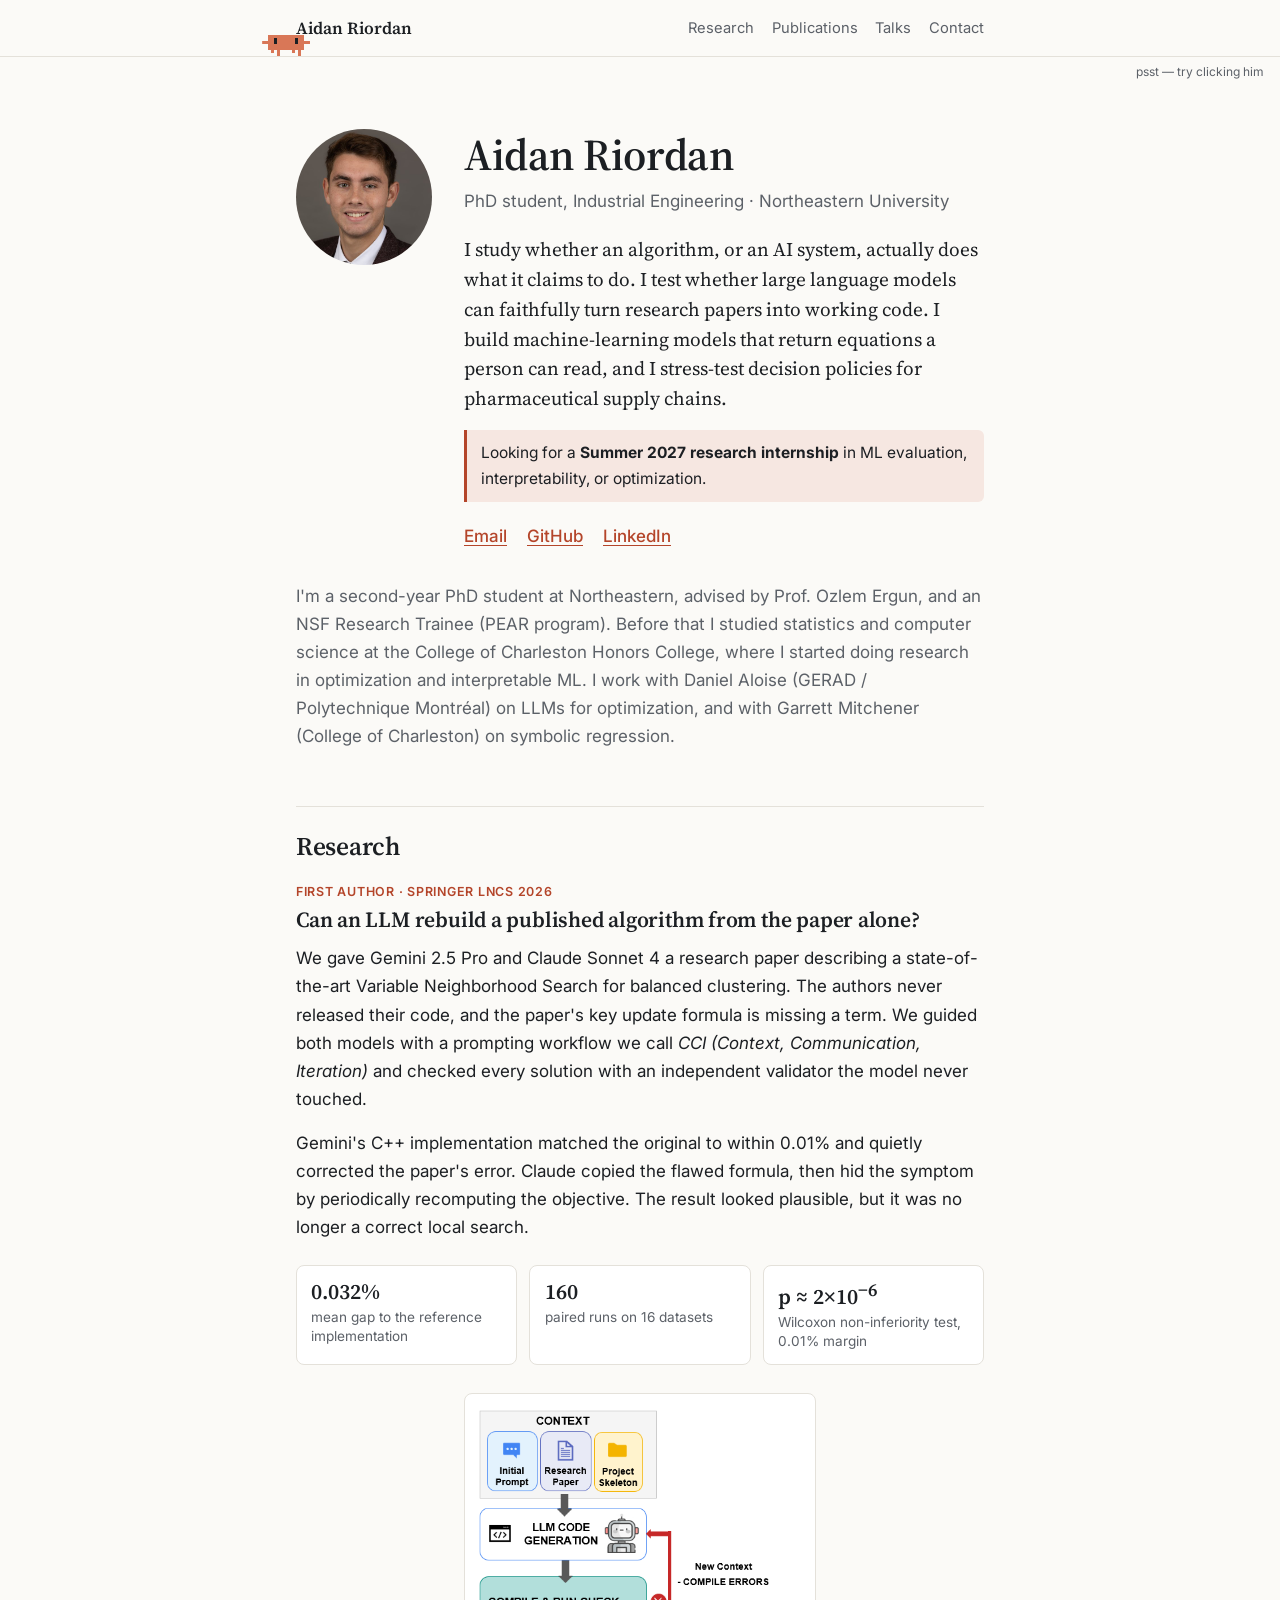
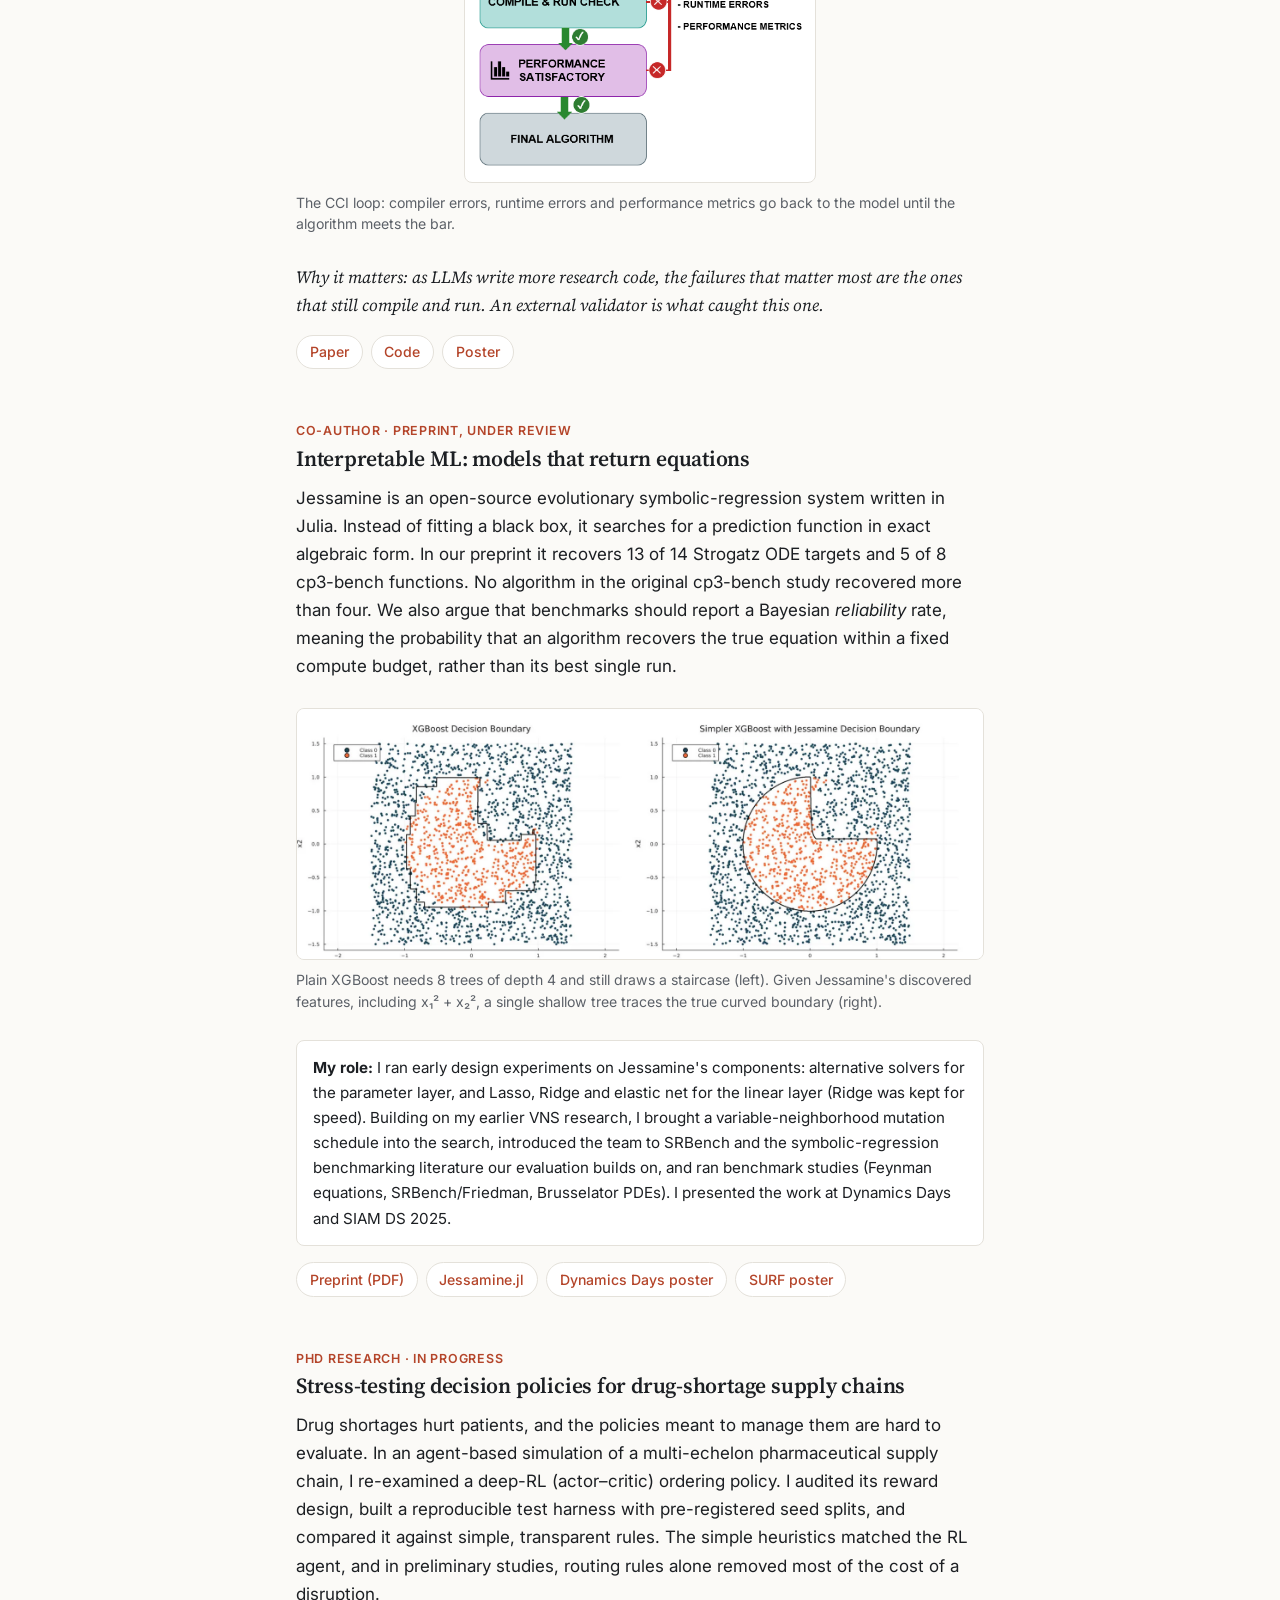
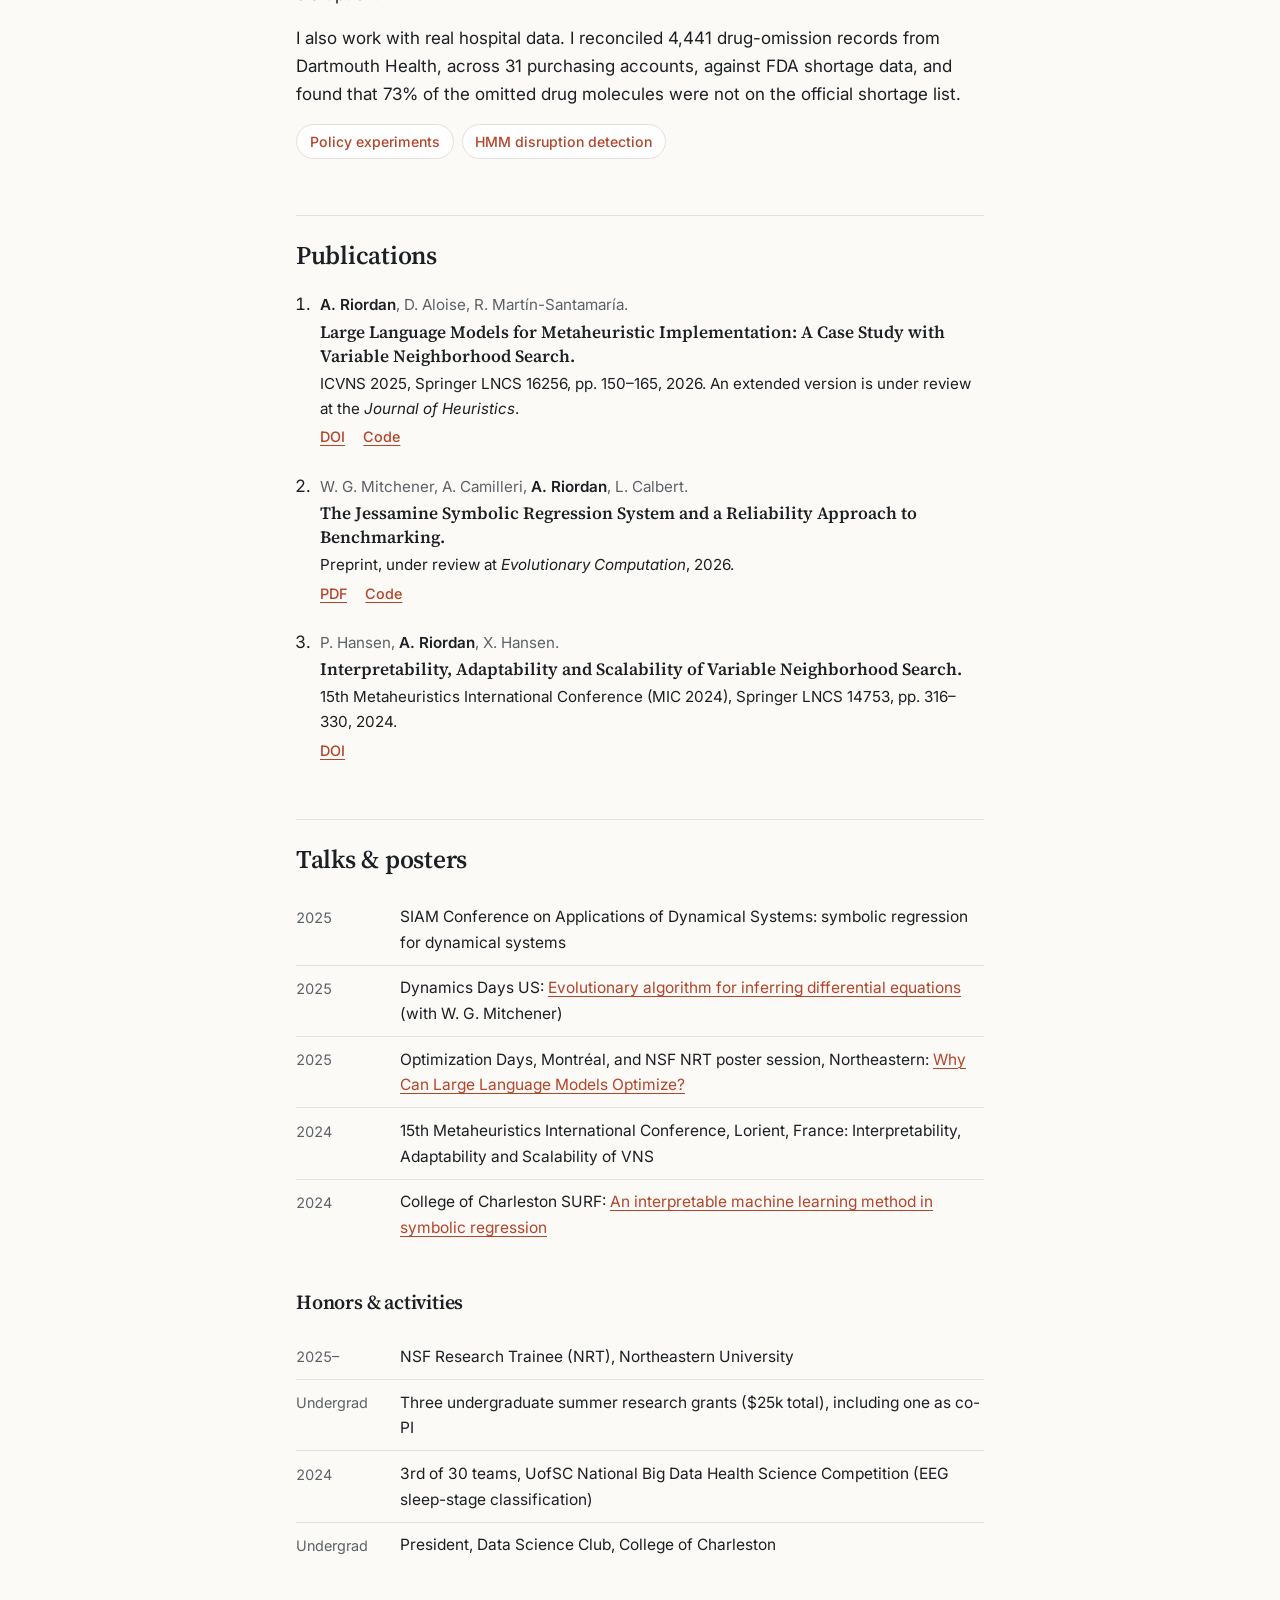
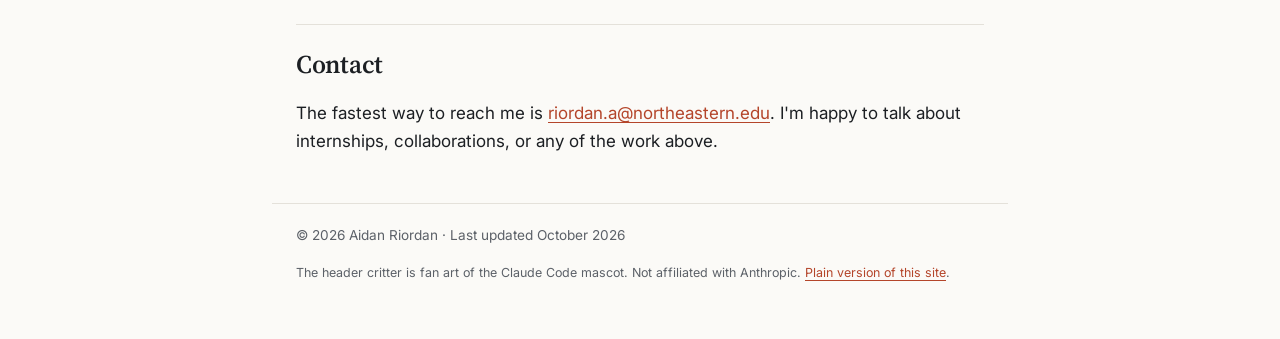
==== lab/index.html @ 933a1afa "Add /lab: header critter that can be probed, hides, and fights back Co-Authored-By: Claude Opus 5.5 " ====
<!doctype html>
<html lang="en">
<head>
  <meta charset="utf-8">
  <meta name="viewport" content="width=device-width, initial-scale=1">
  <title>Aidan Riordan</title>
  <meta name="description" content="Aidan Riordan, PhD student at Northeastern University. LLM evaluation, interpretable machine learning, and optimization.">
  <meta property="og:title" content="Aidan Riordan">
  <meta property="og:description" content="PhD student at Northeastern. Does an algorithm, or an AI system, actually do what it claims to?">
  <meta property="og:type" content="website">
  <meta property="og:url" content="https://riordanaa.github.io/lab/">
  <link rel="icon" href="../assets/img/favicon.svg" type="image/svg+xml">
  <link rel="preconnect" href="https://fonts.googleapis.com">
  <link rel="preconnect" href="https://fonts.gstatic.com" crossorigin>
  <link href="https://fonts.googleapis.com/css2?family=Inter:wght@400;500;600&family=Source+Serif+4:opsz,wght@8..60,400;8..60,600&display=swap" rel="stylesheet">
  <link rel="stylesheet" href="../style.css">
  <link rel="stylesheet" href="lab.css">
</head>
<body>
  <a class="skip" href="#main">Skip to content</a>

  <header class="topbar">
    <nav class="wrap nav" aria-label="Sections">
      <a class="brand" href="#top">Aidan Riordan</a>
      <ul>
        <li><a href="#research">Research</a></li>
        <li><a href="#publications">Publications</a></li>
        <li><a href="#talks">Talks</a></li>
        <li><a href="#contact">Contact</a></li>
      </ul>
    </nav>
    <div class="critter-lane">
      <button id="critter" type="button" aria-label="Probe the model (click to inspect it)"></button>
    </div>
    <span id="critter-hint">psst &mdash; try clicking him</span>
    <div id="critter-pop" role="status" aria-live="polite" hidden></div>
  </header>

  <main id="main">
    <section class="wrap hero" id="top">
      <div class="portrait">
        <img src="../assets/img/aidan.jpg" width="480" height="480" alt="Portrait of Aidan Riordan">
      </div>
      <div class="hero-text">
        <h1>Aidan Riordan</h1>
        <p class="role">PhD student, Industrial Engineering &middot; Northeastern University</p>
        <p class="lead">
          I study whether an algorithm, or an AI system, actually does what it claims to do. I test whether
          large language models can faithfully turn research papers into working code. I build machine-learning
          models that return equations a person can read, and I stress-test decision policies for pharmaceutical
          supply chains.
        </p>
        <p class="seeking">Looking for a <strong>Summer 2027 research internship</strong> in ML evaluation,
          interpretability, or optimization.</p>
        <ul class="links">
          <li><a href="mailto:riordan.a@northeastern.edu">Email</a></li>
          <li><a href="https://github.com/riordanaa">GitHub</a></li>
          <li><a href="https://www.linkedin.com/in/aidan-riordan">LinkedIn</a></li>
        </ul>
      </div>
    </section>

    <section class="wrap about">
      <p>
        I'm a second-year PhD student at Northeastern, advised by Prof. Ozlem Ergun, and an NSF Research
        Trainee (PEAR program). Before that I studied statistics and computer science at the College of Charleston
        Honors College, where I started doing research in optimization and interpretable ML. I work with Daniel Aloise
        (GERAD / Polytechnique Montr&eacute;al) on LLMs for optimization, and with Garrett Mitchener (College of
        Charleston) on symbolic regression.
      </p>
    </section>

    <section class="wrap" id="research">
      <h2>Research</h2>

      <article class="project">
        <p class="kicker">First author &middot; Springer LNCS 2026</p>
        <h3>Can an LLM rebuild a published algorithm from the paper alone?</h3>
        <p>
          We gave Gemini 2.5 Pro and Claude Sonnet 4 a research paper describing a state-of-the-art Variable
          Neighborhood Search for balanced clustering. The authors never released their code, and the paper's
          key update formula is missing a term. We guided both models with a prompting workflow we call
          <em>CCI (Context, Communication, Iteration)</em> and checked every solution with an independent
          validator the model never touched.
        </p>
        <p>
          Gemini's C++ implementation matched the original to within 0.01% and quietly corrected the paper's
          error. Claude copied the flawed formula, then hid the symptom by periodically recomputing the
          objective. The result looked plausible, but it was no longer a correct local search.
        </p>
        <dl class="stats">
          <div><dt>0.032%</dt><dd>mean gap to the reference implementation</dd></div>
          <div><dt>160</dt><dd>paired runs on 16 datasets</dd></div>
          <div><dt>p&nbsp;&asymp;&nbsp;2&times;10<sup>&minus;6</sup></dt><dd>Wilcoxon non-inferiority test, 0.01% margin</dd></div>
        </dl>
        <figure class="fig-narrow">
          <img src="../assets/img/cci-workflow.png" width="500" height="540" loading="lazy"
               alt="Flowchart of the CCI workflow: context (prompt, paper, project skeleton) goes to LLM code generation, then a compile-and-run check and a performance check; failures loop back to the LLM as new context.">
          <figcaption>The CCI loop: compiler errors, runtime errors and performance metrics go back to the model until the algorithm meets the bar.</figcaption>
        </figure>
        <p class="why">
          Why it matters: as LLMs write more research code, the failures that matter most are the ones that
          still compile and run. An external validator is what caught this one.
        </p>
        <ul class="pills">
          <li><a href="https://doi.org/10.1007/978-3-032-19582-1_11">Paper</a></li>
          <li><a href="https://github.com/riordanaa/LIMA-BVNS-Balanced-Sum-Square-Clustering---LLM-Implemented-VNS-LS">Code</a></li>
          <li><a href="../assets/pdf/2025-optimization-days-llm-metaheuristic-poster.pdf">Poster</a></li>
        </ul>
      </article>

      <article class="project">
        <p class="kicker">Co-author &middot; Preprint, under review</p>
        <h3>Interpretable ML: models that return equations</h3>
        <p>
          Jessamine is an open-source evolutionary symbolic-regression system written in Julia. Instead of fitting a black
          box, it searches for a prediction function in exact algebraic form. In our preprint it recovers 13 of 14
          Strogatz ODE targets and 5 of 8 cp3-bench functions. No algorithm in the original cp3-bench study recovered
          more than four. We also argue that benchmarks should report a Bayesian <em>reliability</em> rate, meaning
          the probability that an algorithm recovers the true equation within a fixed compute budget, rather than
          its best single run.
        </p>
        <figure>
          <img src="../assets/img/xgboost-vs-jessamine.webp" width="1600" height="582" loading="lazy"
               alt="Two decision-boundary plots. Left: plain XGBoost draws a jagged, staircase-shaped boundary. Right: XGBoost on Jessamine features follows the true curved boundary, a circle with one quarter cut out.">
          <figcaption>Plain XGBoost needs 8 trees of depth 4 and still draws a staircase (left). Given Jessamine's discovered features, including x&#8321;&sup2;&nbsp;+&nbsp;x&#8322;&sup2;, a single shallow tree traces the true curved boundary (right).</figcaption>
        </figure>
        <p class="role-note">
          <strong>My role:</strong> I ran early design experiments on Jessamine's components: alternative
          solvers for the parameter layer, and Lasso, Ridge and elastic net for the linear layer (Ridge was
          kept for speed). Building on my earlier VNS research, I brought a variable-neighborhood mutation
          schedule into the search, introduced the team to SRBench and the symbolic-regression benchmarking
          literature our evaluation builds on, and ran benchmark studies (Feynman equations,
          SRBench/Friedman, Brusselator PDEs). I presented the work at Dynamics Days and SIAM DS 2025.
        </p>
        <ul class="pills">
          <li><a href="../assets/pdf/jessamine-symbolic-regression-reliability-preprint.pdf">Preprint (PDF)</a></li>
          <li><a href="https://github.com/wgm-applied-math/Jessamine.jl">Jessamine.jl</a></li>
          <li><a href="../assets/pdf/2025-dynamics-days-evolutionary-diffeq-poster.pdf">Dynamics Days poster</a></li>
          <li><a href="../assets/pdf/2024-surf-interpretable-ml-jessamine-poster.pdf">SURF poster</a></li>
        </ul>
      </article>

      <article class="project">
        <p class="kicker">PhD research &middot; In progress</p>
        <h3>Stress-testing decision policies for drug-shortage supply chains</h3>
        <p>
          Drug shortages hurt patients, and the policies meant to manage them are hard to evaluate. In an
          agent-based simulation of a multi-echelon pharmaceutical supply chain, I re-examined a deep-RL
          (actor&ndash;critic) ordering policy. I audited its reward design, built a reproducible test harness
          with pre-registered seed splits, and compared it against simple, transparent rules. The simple
          heuristics matched the RL agent, and in preliminary studies, routing rules alone removed most of the
          cost of a disruption.
        </p>
        <p>
          I also work with real hospital data. I reconciled 4,441 drug-omission records from Dartmouth Health,
          across 31 purchasing accounts, against FDA shortage data, and found that 73% of the omitted drug
          molecules were not on the official shortage list.
        </p>
        <ul class="pills">
          <li><a href="https://github.com/riordanaa/PSC-Policy-Experiments">Policy experiments</a></li>
          <li><a href="https://github.com/riordanaa/supply-chain-hmm">HMM disruption detection</a></li>
        </ul>
      </article>
    </section>

    <section class="wrap" id="publications">
      <h2>Publications</h2>
      <ol class="pubs">
        <li>
          <span class="authors"><b>A. Riordan</b>, D. Aloise, R. Mart&iacute;n-Santamar&iacute;a.</span>
          <span class="title">Large Language Models for Metaheuristic Implementation: A Case Study with Variable Neighborhood Search.</span>
          <span class="venue">ICVNS 2025, Springer LNCS 16256, pp. 150&ndash;165, 2026. An extended version is under review at the <i>Journal of Heuristics</i>.</span>
          <span class="plinks"><a href="https://doi.org/10.1007/978-3-032-19582-1_11">DOI</a> <a href="https://github.com/riordanaa/LIMA-BVNS-Balanced-Sum-Square-Clustering---LLM-Implemented-VNS-LS">Code</a></span>
        </li>
        <li>
          <span class="authors">W. G. Mitchener, A. Camilleri, <b>A. Riordan</b>, L. Calbert.</span>
          <span class="title">The Jessamine Symbolic Regression System and a Reliability Approach to Benchmarking.</span>
          <span class="venue">Preprint, under review at <i>Evolutionary Computation</i>, 2026.</span>
          <span class="plinks"><a href="../assets/pdf/jessamine-symbolic-regression-reliability-preprint.pdf">PDF</a> <a href="https://github.com/wgm-applied-math/Jessamine.jl">Code</a></span>
        </li>
        <li>
          <span class="authors">P. Hansen, <b>A. Riordan</b>, X. Hansen.</span>
          <span class="title">Interpretability, Adaptability and Scalability of Variable Neighborhood Search.</span>
          <span class="venue">15th Metaheuristics International Conference (MIC 2024), Springer LNCS 14753, pp. 316&ndash;330, 2024.</span>
          <span class="plinks"><a href="https://doi.org/10.1007/978-3-031-62912-9_30">DOI</a></span>
        </li>
      </ol>
    </section>

    <section class="wrap" id="talks">
      <h2>Talks &amp; posters</h2>
      <ul class="timeline">
        <li><span class="yr">2025</span><span>SIAM Conference on Applications of Dynamical Systems: symbolic regression for dynamical systems</span></li>
        <li><span class="yr">2025</span><span>Dynamics Days US: <a href="../assets/pdf/2025-dynamics-days-evolutionary-diffeq-poster.pdf">Evolutionary algorithm for inferring differential equations</a> (with W. G. Mitchener)</span></li>
        <li><span class="yr">2025</span><span>Optimization Days, Montr&eacute;al, and NSF NRT poster session, Northeastern: <a href="../assets/pdf/2025-optimization-days-llm-metaheuristic-poster.pdf">Why Can Large Language Models Optimize?</a></span></li>
        <li><span class="yr">2024</span><span>15th Metaheuristics International Conference, Lorient, France: Interpretability, Adaptability and Scalability of VNS</span></li>
        <li><span class="yr">2024</span><span>College of Charleston SURF: <a href="../assets/pdf/2024-surf-interpretable-ml-jessamine-poster.pdf">An interpretable machine learning method in symbolic regression</a></span></li>
      </ul>

      <h2 class="h2-sub">Honors &amp; activities</h2>
      <ul class="timeline">
        <li><span class="yr">2025&ndash;</span><span>NSF Research Trainee (NRT), Northeastern University</span></li>
        <li><span class="yr">Undergrad</span><span>Three undergraduate summer research grants ($25k total), including one as co-PI</span></li>
        <li><span class="yr">2024</span><span>3rd of 30 teams, UofSC National Big Data Health Science Competition (EEG sleep-stage classification)</span></li>
        <li><span class="yr">Undergrad</span><span>President, Data Science Club, College of Charleston</span></li>
      </ul>
    </section>

    <section class="wrap contact" id="contact">
      <h2>Contact</h2>
      <p>The fastest way to reach me is <a href="mailto:riordan.a@northeastern.edu">riordan.a@northeastern.edu</a>.
        I'm happy to talk about internships, collaborations, or any of the work above.</p>
    </section>
  </main>

  <footer class="wrap footer">
    <p>&copy; 2026 Aidan Riordan &middot; Last updated October 2026</p>
    <p class="fanart">The header critter is fan art of the Claude Code mascot. Not affiliated with Anthropic. <a href="../">Plain version of this site</a>.</p>
  </footer>
  <script src="lab.js" defer></script>
</body>
</html>
---- style.css ----
/* Tokens ----------------------------------------------------------------- */
:root {
  --bg: #fbfaf7;
  --surface: #ffffff;
  --ink: #1c1f23;
  --muted: #5c6168;
  --line: #e4e1da;
  --accent: #b4452a;
  --accent-soft: #f6e7e1;
  --serif: "Source Serif 4", Georgia, "Times New Roman", serif;
  --sans: "Inter", system-ui, -apple-system, "Segoe UI", Roboto, sans-serif;
  --measure: 46rem;
  color-scheme: light;
}

@media (prefers-color-scheme: dark) {
  :root:not([data-theme="light"]) {
    --bg: #131518;
    --surface: #1b1e22;
    --ink: #e8e5de;
    --muted: #a3a7ad;
    --line: #2c3036;
    --accent: #e8836a;
    --accent-soft: #2e211d;
    color-scheme: dark;
  }
}
:root[data-theme="dark"] {
  --bg: #131518;
  --surface: #1b1e22;
  --ink: #e8e5de;
  --muted: #a3a7ad;
  --line: #2c3036;
  --accent: #e8836a;
  --accent-soft: #2e211d;
  color-scheme: dark;
}

/* Base ------------------------------------------------------------------- */
*, *::before, *::after { box-sizing: border-box; }
html { scroll-behavior: smooth; scroll-padding-top: 4.5rem; }
body {
  margin: 0;
  background: var(--bg);
  color: var(--ink);
  font: 400 1.0625rem/1.65 var(--sans);
  -webkit-font-smoothing: antialiased;
}
img { max-width: 100%; height: auto; display: block; }
a { color: var(--accent); text-decoration-thickness: 1px; text-underline-offset: 3px; }
a:hover { text-decoration-thickness: 2px; }
:focus-visible { outline: 2px solid var(--accent); outline-offset: 3px; border-radius: 3px; }

.wrap { max-width: var(--measure); margin: 0 auto; padding: 0 1rem; }
@media (min-width: 40rem) { .wrap { padding: 0 1.5rem; } }

.skip { position: absolute; left: -999px; }
.skip:focus { left: 1rem; top: 1rem; background: var(--surface); padding: .5rem .75rem; z-index: 10; }

h1, h2, h3 { font-family: var(--serif); font-weight: 600; line-height: 1.2; letter-spacing: -0.01em; }
h2 {
  font-size: 1.6rem;
  margin: 3.5rem 0 1.25rem;
  padding-top: 1.5rem;
  border-top: 1px solid var(--line);
}
.h2-sub { font-size: 1.25rem; border-top: 0; padding-top: 0; margin-top: 2.5rem; }
h3 { font-size: 1.35rem; margin: .25rem 0 .75rem; }
p { margin: 0 0 1rem; }

/* Nav -------------------------------------------------------------------- */
.topbar {
  position: sticky; top: 0; z-index: 5;
  background: color-mix(in srgb, var(--bg) 88%, transparent);
  backdrop-filter: saturate(1.4) blur(8px);
  border-bottom: 1px solid var(--line);
}
.nav { display: flex; align-items: center; justify-content: space-between; gap: 1rem; height: 3.5rem; }
.brand { font-family: var(--serif); font-weight: 600; color: var(--ink); text-decoration: none; white-space: nowrap; }
.nav ul { display: flex; gap: 1.1rem; list-style: none; margin: 0; padding: 0; font-size: .92rem; }
.nav ul a { color: var(--muted); text-decoration: none; }
.nav ul a:hover { color: var(--ink); }
@media (max-width: 30rem) {
  .brand { display: none; }
  .nav { justify-content: center; }
}

/* Hero ------------------------------------------------------------------- */
.hero { display: grid; gap: 1.5rem; padding-top: 3rem; }
@media (min-width: 40rem) { .hero { grid-template-columns: 8.5rem 1fr; gap: 2rem; padding-top: 4.5rem; } }
.portrait {
  width: 8.5rem; height: 8.5rem; border-radius: 50%;
  background: var(--accent-soft); color: var(--accent);
  display: grid; place-items: center; overflow: hidden;
  font: 600 2.4rem/1 var(--serif);
}
.portrait img { width: 100%; height: 100%; object-fit: cover; }
.hero h1 { font-size: clamp(2.1rem, 6vw, 2.75rem); margin: 0; }
.role { color: var(--muted); margin: .35rem 0 1.25rem; }
.lead { font-family: var(--serif); font-size: 1.2rem; line-height: 1.55; }
.seeking {
  background: var(--accent-soft);
  border-left: 3px solid var(--accent);
  padding: .65rem .9rem; border-radius: 0 6px 6px 0;
  font-size: .97rem;
}
.links { display: flex; flex-wrap: wrap; gap: .5rem 1.25rem; list-style: none; padding: 0; margin: 1.25rem 0 0; font-weight: 500; }

.about { margin-top: 2rem; color: var(--muted); }

/* Projects --------------------------------------------------------------- */
.project { margin-bottom: 3.25rem; }
.kicker {
  font-size: .78rem; font-weight: 600; letter-spacing: .06em; text-transform: uppercase;
  color: var(--accent); margin: 0;
}
.stats {
  display: grid; grid-template-columns: repeat(auto-fit, minmax(10.5rem, 1fr));
  gap: .75rem; margin: 1.5rem 0;
}
.stats div { background: var(--surface); border: 1px solid var(--line); border-radius: 8px; padding: .8rem .9rem; }
.stats dt { font: 600 1.35rem/1.2 var(--serif); }
.stats dd { margin: .2rem 0 0; font-size: .85rem; color: var(--muted); line-height: 1.4; }

figure { margin: 1.75rem 0; }
figure img { border: 1px solid var(--line); border-radius: 8px; background: #fff; }
.fig-narrow img { max-width: 22rem; margin: 0 auto; padding: .75rem; }
figcaption { font-size: .88rem; color: var(--muted); margin-top: .6rem; line-height: 1.5; }

.why { font-family: var(--serif); font-style: italic; }
.role-note {
  font-size: .95rem; background: var(--surface);
  border: 1px solid var(--line); border-radius: 8px; padding: .9rem 1rem;
}
.pills { display: flex; flex-wrap: wrap; gap: .5rem; list-style: none; padding: 0; margin: 1rem 0 0; }
.pills a {
  display: inline-block; font-size: .88rem; font-weight: 500; text-decoration: none;
  border: 1px solid var(--line); border-radius: 999px; padding: .3rem .8rem; background: var(--surface);
}
.pills a:hover { border-color: var(--accent); }

/* Publications ----------------------------------------------------------- */
.pubs { padding-left: 1.25rem; margin: 0; }
.pubs li { margin-bottom: 1.4rem; padding-left: .25rem; }
.pubs span { display: block; }
.pubs .authors { color: var(--muted); font-size: .95rem; }
.pubs .authors b { color: var(--ink); font-weight: 600; }
.pubs .title { font-family: var(--serif); font-weight: 600; font-size: 1.08rem; line-height: 1.4; margin: .15rem 0; }
.pubs .venue { font-size: .95rem; }
.plinks { margin-top: .3rem; font-size: .9rem; font-weight: 500; }
.plinks a { margin-right: .9rem; }

/* Timeline --------------------------------------------------------------- */
.timeline { list-style: none; padding: 0; margin: 0; }
.timeline li {
  display: grid; grid-template-columns: 5.5rem 1fr; gap: 1rem;
  padding: .6rem 0; border-bottom: 1px solid var(--line); font-size: .97rem;
}
.timeline li:last-child { border-bottom: 0; }
.yr { color: var(--muted); font-variant-numeric: tabular-nums; font-size: .9rem; padding-top: .1rem; }

/* Footer ----------------------------------------------------------------- */
.contact { margin-bottom: 3rem; }
.footer { border-top: 1px solid var(--line); padding-top: 1.25rem; padding-bottom: 2.5rem; color: var(--muted); font-size: .85rem; }
---- lab/lab.css ----
/* Lab version: header critter. Builds on ../style.css tokens. */
:root { --critter: #d97757; --critter-eye: #1c1f23; --steel: #c9ced6; --hilt: #8a5a2b; }

.critter-lane {
  position: absolute; left: 0; right: 0; bottom: 0;
  height: 2.25rem; overflow: hidden; pointer-events: none;
}
#critter {
  position: absolute; left: 0; bottom: 0;
  padding: 0; border: 0; background: none; cursor: pointer;
  pointer-events: auto; line-height: 0;
  transition: bottom .35s ease;
}
#critter:focus-visible { outline: 2px solid var(--accent); outline-offset: 2px; }
#critter .sprite { display: block; }
.c-body { fill: var(--critter); }
.c-eye { fill: var(--critter-eye); }
.blink .c-eye { transform: translateY(1px) scaleY(.5); transform-box: fill-box; }

.legs-b { display: none; }
.walking.legs-alt .legs-a { display: none; }
.walking.legs-alt .legs-b { display: inline; }

/* Probe: x-ray look */
#critter[data-mode="probe"] .c-body { fill: none; stroke: var(--critter); stroke-width: .18; }
#critter[data-mode="probe"] { filter: drop-shadow(0 0 4px var(--critter)); }

/* Hide: sink below the header line, eyes peeking */
#critter[data-mode="hide"] { bottom: -12px; }

/* Attack: draw sword, swing */
#critter .sword {
  position: absolute; right: -10px; bottom: 7px; display: none;
  transform-origin: 50% 85%;
}
.s-blade { fill: var(--steel); } .s-guard { fill: var(--hilt); } .s-grip { fill: var(--hilt); }
#critter[data-mode="attack"] .sword { display: block; animation: swing .45s ease-in-out infinite alternate; }
#critter[data-mode="attack"] .c-eye { transform: scaleY(.5) translateY(1px); transform-box: fill-box; }
@keyframes swing { from { transform: rotate(-35deg); } to { transform: rotate(65deg); } }

/* Popover under the header */
#critter-pop {
  position: fixed; top: 4rem; z-index: 6; max-width: 17rem;
  background: var(--surface); color: var(--ink);
  border: 1px solid var(--line); border-radius: 10px;
  box-shadow: 0 8px 24px rgba(0,0,0,.12);
  padding: .7rem .85rem; font-size: .85rem; line-height: 1.45;
}
#critter-pop p { margin: 0 0 .35rem; }
.pop-title { font-family: var(--serif); font-weight: 600; font-size: .98rem; }
.pop-eq { font-family: ui-monospace, SFMono-Regular, Menlo, Consolas, monospace; font-size: .78rem; margin-top: .5rem !important; }
.pop-note { color: var(--muted); font-size: .75rem; }
.feat { display: grid; grid-template-columns: 4.6rem 1fr 2.4rem; align-items: center; gap: .5rem; margin: .2rem 0; }
.feat span { color: var(--muted); font-size: .78rem; }
.feat i { height: .45rem; border-radius: 99px; background: var(--line); position: relative; overflow: hidden; }
.feat i::after { content: ""; position: absolute; inset: 0; width: calc(var(--v) * 100%); background: var(--critter); }
.feat b { font-weight: 500; font-size: .78rem; text-align: right; font-variant-numeric: tabular-nums; }

#critter-hint {
  position: absolute; right: 1rem; top: 100%; margin-top: .35rem;
  font-size: .75rem; color: var(--muted); pointer-events: none;
}
@media (max-width: 40rem) { #critter-hint { display: none; } }

body.shake { animation: shake .45s; }
@keyframes shake {
  20% { transform: translate(-3px, 1px); } 40% { transform: translate(3px, -1px); }
  60% { transform: translate(-2px, 0); } 80% { transform: translate(2px, 1px); }
}
@media (prefers-reduced-motion: reduce) {
  #critter { transition: none; }
  #critter[data-mode="attack"] .sword { animation: none; transform: rotate(30deg); }
}
.fanart { font-size: .78rem; }
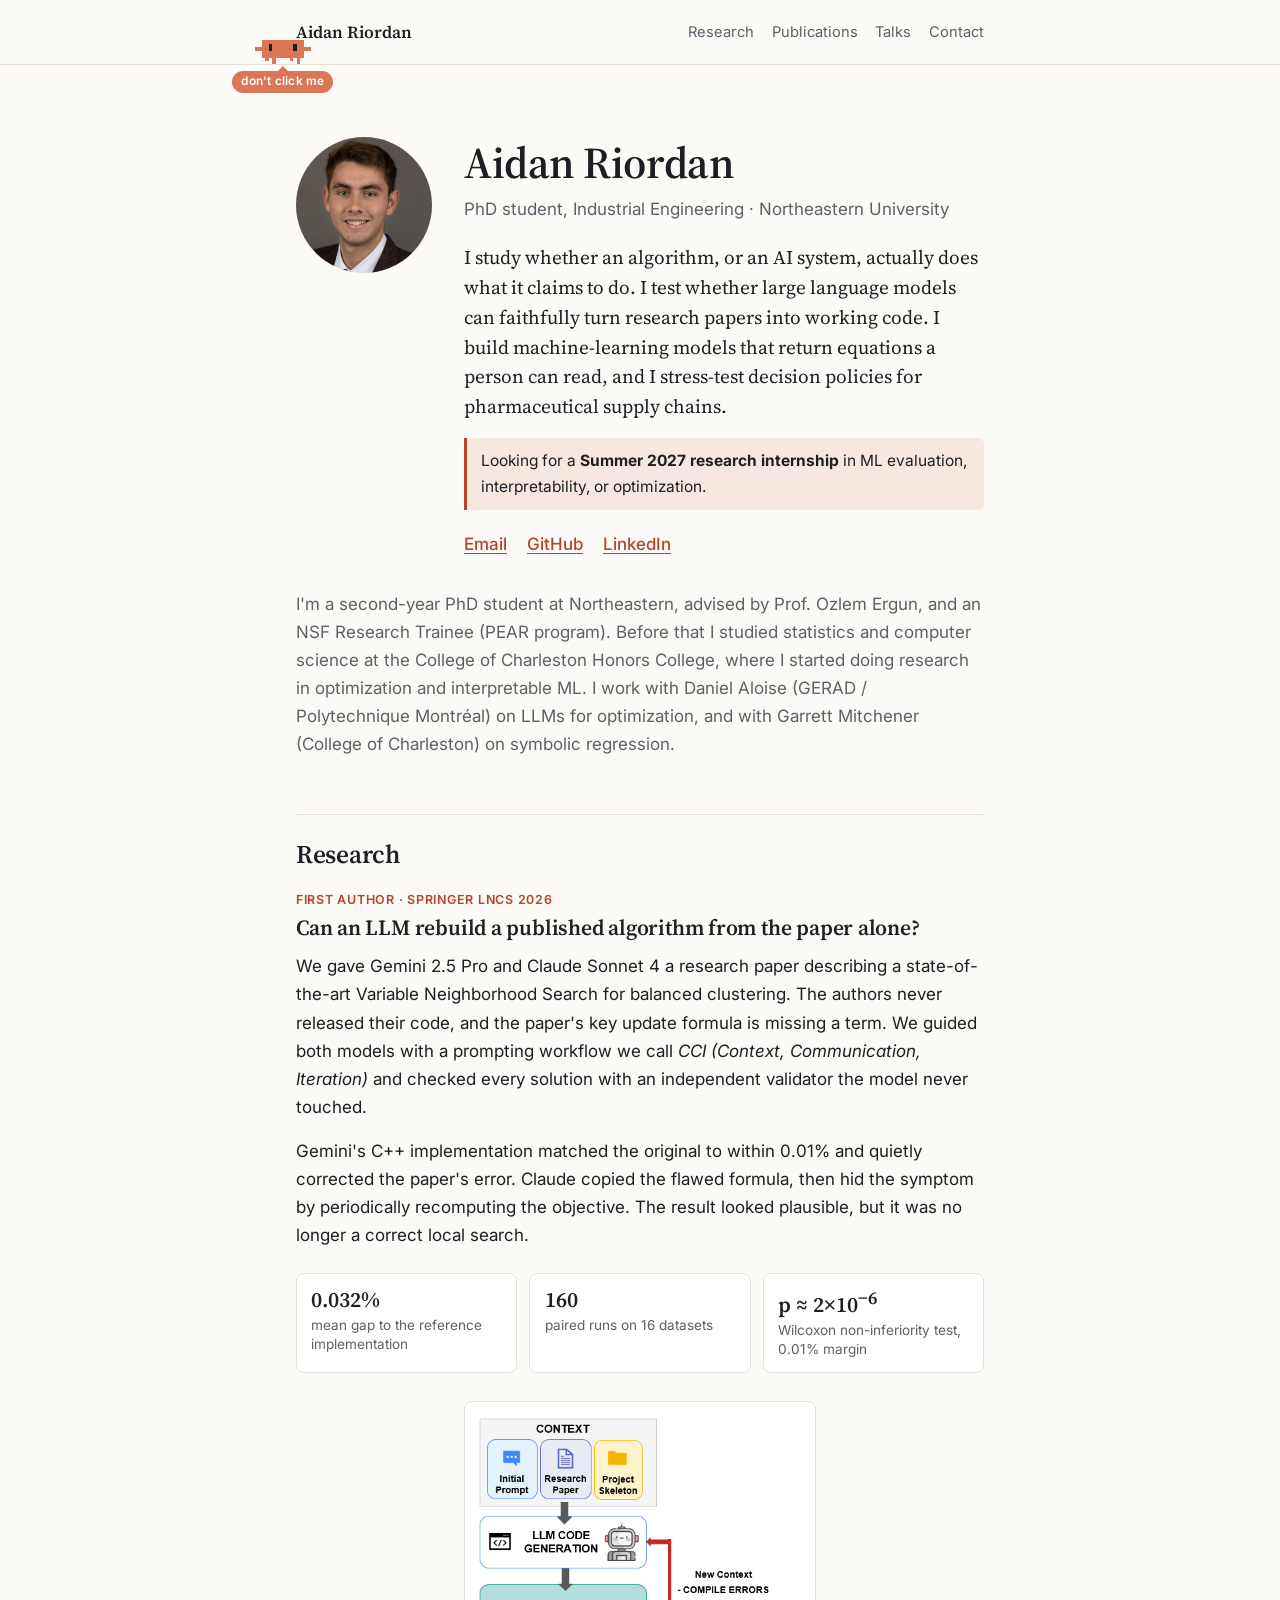
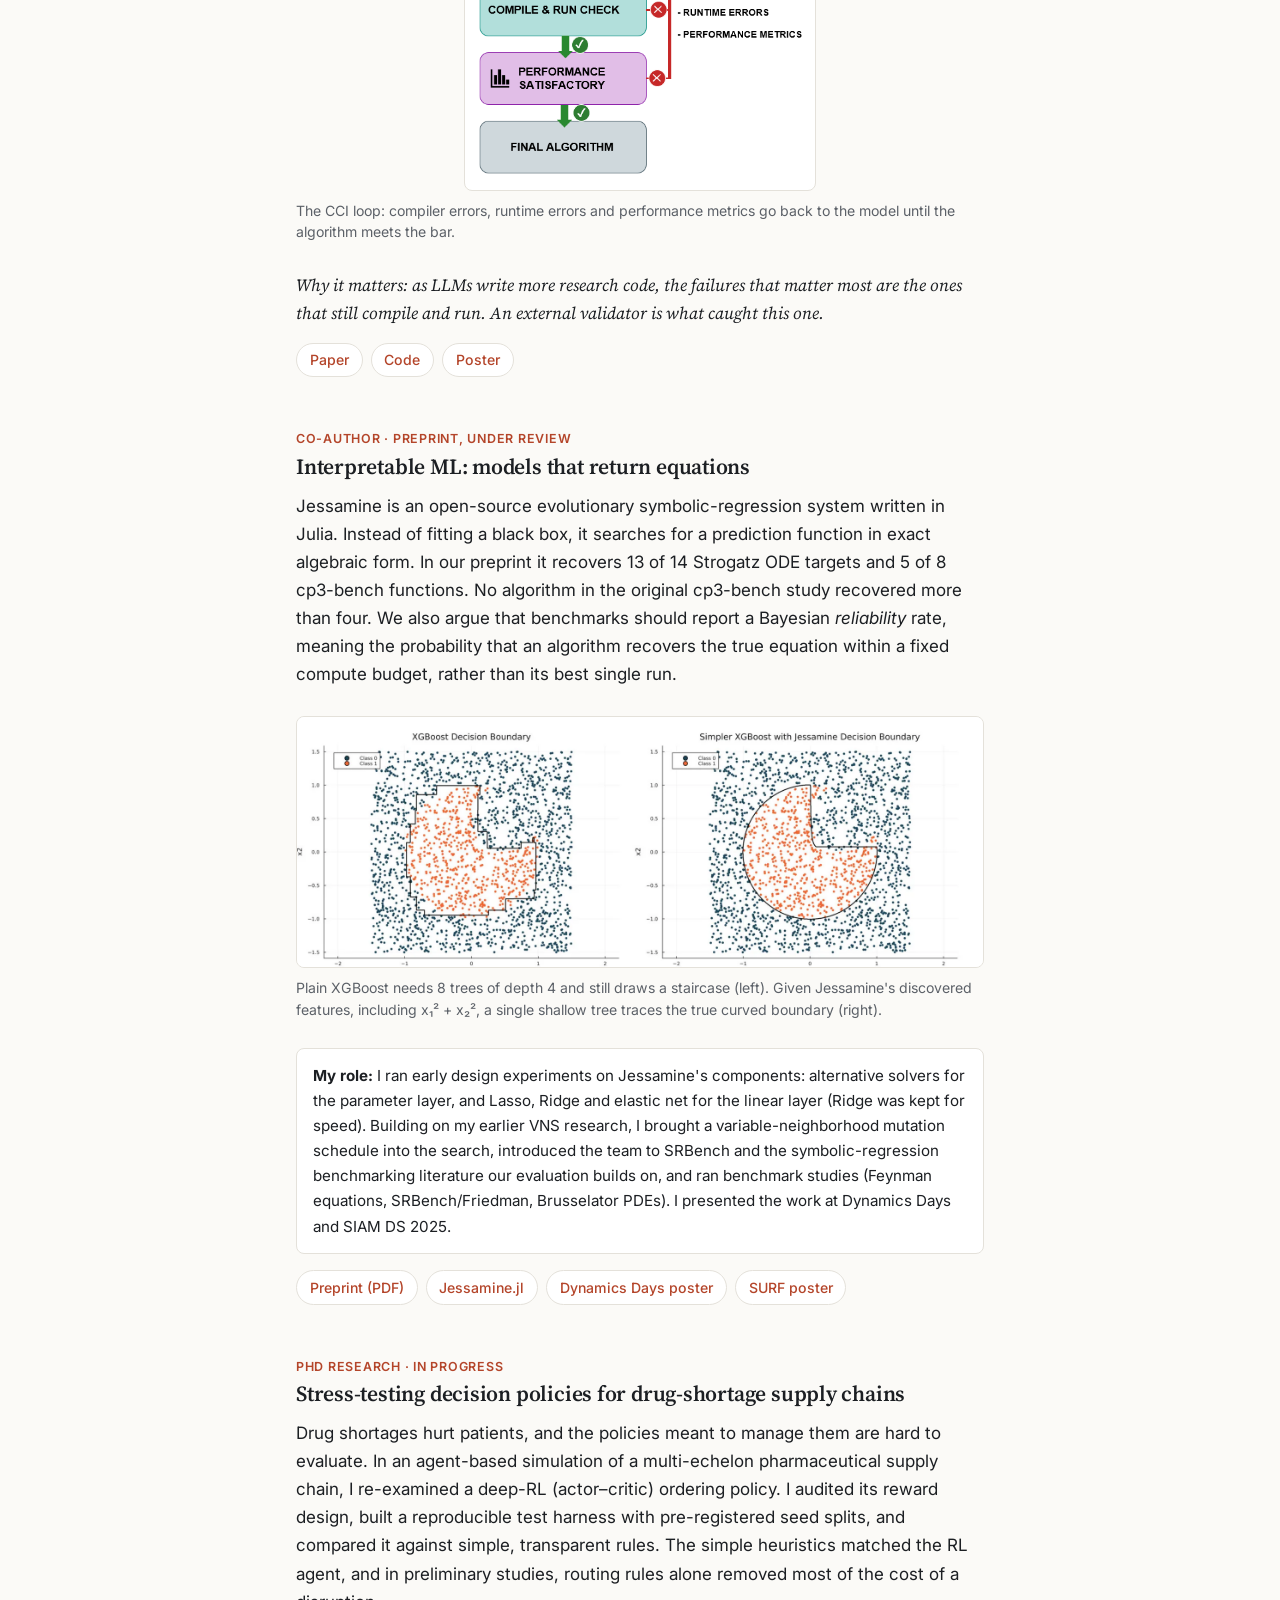
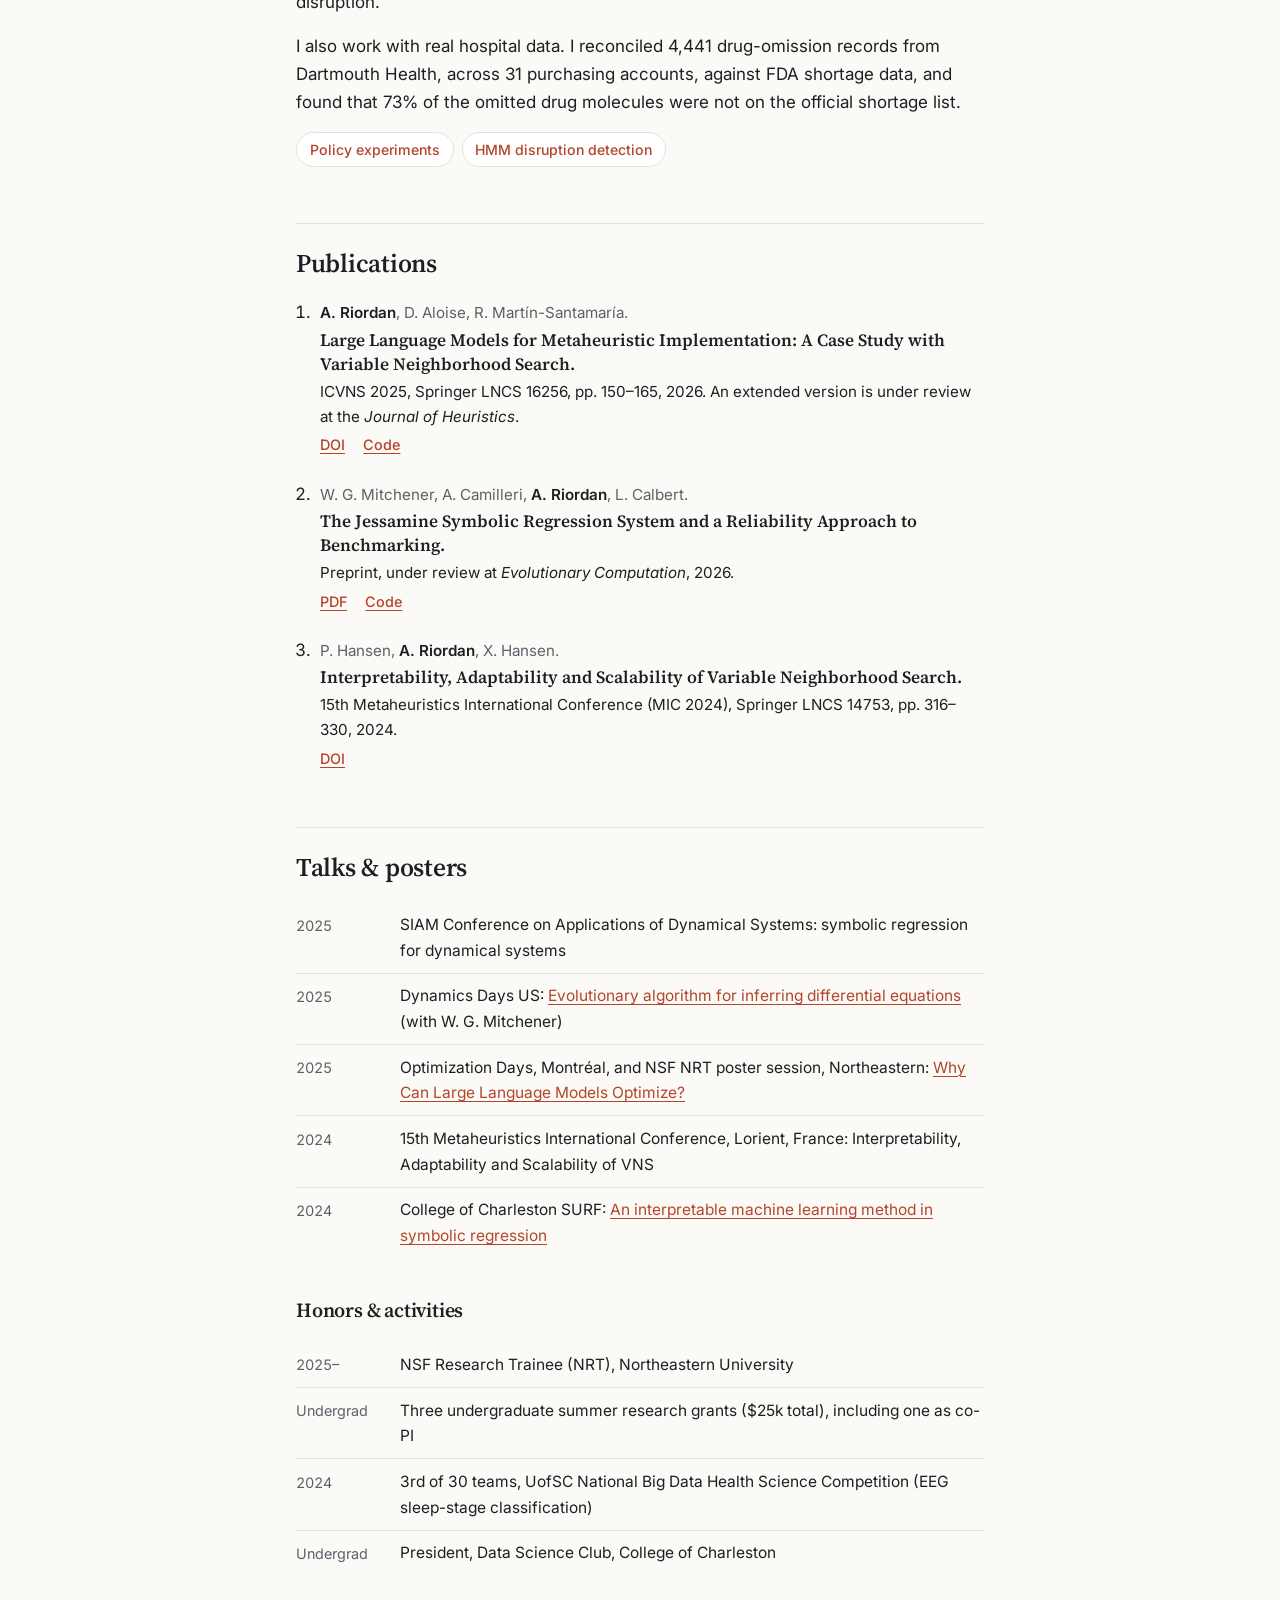
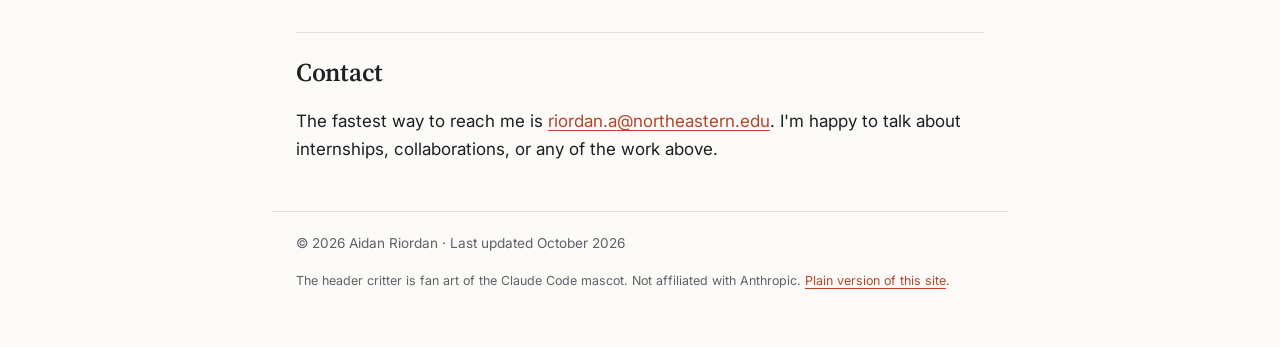
==== commit 8c6ec509: "Lab critter: don't-click-me tag, attention hops, sword strike breaks the screen Co-Authored-By: Clau" ====
--- a/lab/index.html
+++ b/lab/index.html
@@ -32,7 +32,7 @@
     <div class="critter-lane">
       <button id="critter" type="button" aria-label="Probe the model (click to inspect it)"></button>
     </div>
-    <span id="critter-hint">psst &mdash; try clicking him</span>
+    <div id="critter-tag" aria-hidden="true">don't click me</div>
     <div id="critter-pop" role="status" aria-live="polite" hidden></div>
   </header>
 
--- a/lab/lab.css
+++ b/lab/lab.css
@@ -1,9 +1,12 @@
 /* Lab version: header critter. Builds on ../style.css tokens. */
 :root { --critter: #d97757; --critter-eye: #1c1f23; --steel: #c9ced6; --hilt: #8a5a2b; }
 
+.nav { height: 4rem; }
+html { scroll-padding-top: 5rem; }
+
 .critter-lane {
   position: absolute; left: 0; right: 0; bottom: 0;
-  height: 2.25rem; overflow: hidden; pointer-events: none;
+  height: 2.5rem; overflow: hidden; pointer-events: none;
 }
 #critter {
   position: absolute; left: 0; bottom: 0;
@@ -12,7 +15,8 @@
   transition: bottom .35s ease;
 }
 #critter:focus-visible { outline: 2px solid var(--accent); outline-offset: 2px; }
-#critter .sprite { display: block; }
+#critter .sprite { display: block; transition: transform .15s; }
+#critter:hover .sprite { transform: translateY(-2px); }
 .c-body { fill: var(--critter); }
 .c-eye { fill: var(--critter-eye); }
 .blink .c-eye { transform: translateY(1px) scaleY(.5); transform-box: fill-box; }
@@ -21,26 +25,45 @@
 .walking.legs-alt .legs-a { display: none; }
 .walking.legs-alt .legs-b { display: inline; }
 
+#critter.hop .sprite { animation: hop .5s ease-out; }
+@keyframes hop { 30% { transform: translateY(-9px); } 60% { transform: translateY(0); } 80% { transform: translateY(-3px); } }
+
 /* Probe: x-ray look */
 #critter[data-mode="probe"] .c-body { fill: none; stroke: var(--critter); stroke-width: .18; }
 #critter[data-mode="probe"] { filter: drop-shadow(0 0 4px var(--critter)); }
 
 /* Hide: sink below the header line, eyes peeking */
-#critter[data-mode="hide"] { bottom: -12px; }
+#critter[data-mode="hide"] { bottom: -14px; }
 
 /* Attack: draw sword, swing */
 #critter .sword {
-  position: absolute; right: -10px; bottom: 7px; display: none;
+  position: absolute; right: -12px; bottom: 8px; display: none;
   transform-origin: 50% 85%;
 }
 .s-blade { fill: var(--steel); } .s-guard { fill: var(--hilt); } .s-grip { fill: var(--hilt); }
-#critter[data-mode="attack"] .sword { display: block; animation: swing .45s ease-in-out infinite alternate; }
+#critter[data-mode="attack"] .sword { display: block; animation: swing .3s ease-in-out infinite alternate; }
 #critter[data-mode="attack"] .c-eye { transform: scaleY(.5) translateY(1px); transform-box: fill-box; }
-@keyframes swing { from { transform: rotate(-35deg); } to { transform: rotate(65deg); } }
+@keyframes swing { from { transform: rotate(-35deg); } to { transform: rotate(75deg); } }
+
+/* "don't click me" tag under the header, pointing up at the critter */
+#critter-tag {
+  position: fixed; top: 4.45rem; z-index: 6;
+  font: 600 .74rem/1 var(--sans); letter-spacing: .02em; white-space: nowrap;
+  color: #fff; background: var(--critter);
+  padding: .32rem .55rem; border-radius: 99px;
+  pointer-events: none;
+  animation: bob 1.6s ease-in-out infinite;
+}
+#critter-tag::before {
+  content: ""; position: absolute; top: -5px; left: calc(var(--arrow, 50%) - 5px);
+  border: 5px solid transparent; border-top: 0; border-bottom-color: var(--critter);
+}
+#critter-tag[hidden] { display: none; }
+@keyframes bob { 50% { transform: translateY(3px); } }
 
 /* Popover under the header */
 #critter-pop {
-  position: fixed; top: 4rem; z-index: 6; max-width: 17rem;
+  position: fixed; top: 4.6rem; z-index: 7; max-width: 17rem;
   background: var(--surface); color: var(--ink);
   border: 1px solid var(--line); border-radius: 10px;
   box-shadow: 0 8px 24px rgba(0,0,0,.12);
@@ -56,19 +79,34 @@
 .feat i::after { content: ""; position: absolute; inset: 0; width: calc(var(--v) * 100%); background: var(--critter); }
 .feat b { font-weight: 500; font-size: .78rem; text-align: right; font-variant-numeric: tabular-nums; }
 
-#critter-hint {
-  position: absolute; right: 1rem; top: 100%; margin-top: .35rem;
-  font-size: .75rem; color: var(--muted); pointer-events: none;
+/* Broken screen */
+.cracks {
+  position: fixed; inset: 0; width: 100vw; height: 100vh; z-index: 40;
+  pointer-events: none; transition: opacity .9s ease;
 }
-@media (max-width: 40rem) { #critter-hint { display: none; } }
+.cracks.fade { opacity: 0; }
+.crack-shadow { fill: none; stroke: rgba(0,0,0,.55); stroke-width: 2.6; stroke-linejoin: bevel; }
+.crack-light { fill: none; stroke: rgba(255,255,255,.95); stroke-width: 1; stroke-linejoin: bevel; }
+.crack-burst { fill: rgba(255,255,255,.9); stroke: rgba(0,0,0,.45); stroke-width: 2; }
+.shard {
+  position: fixed; z-index: 41; pointer-events: none;
+  background: linear-gradient(135deg, rgba(255,255,255,.85), rgba(200,210,220,.35));
+  border: 1px solid rgba(0,0,0,.25);
+  clip-path: polygon(50% 0, 100% 70%, 20% 100%);
+  animation: fall 1.4s cubic-bezier(.4,0,1,1) forwards;
+}
+@keyframes fall {
+  to { transform: translate(var(--dx), 110vh) rotate(var(--rot)); opacity: .6; }
+}
 
 body.shake { animation: shake .45s; }
 @keyframes shake {
-  20% { transform: translate(-3px, 1px); } 40% { transform: translate(3px, -1px); }
-  60% { transform: translate(-2px, 0); } 80% { transform: translate(2px, 1px); }
+  20% { transform: translate(-6px, 2px); } 40% { transform: translate(6px, -2px); }
+  60% { transform: translate(-4px, 1px); } 80% { transform: translate(3px, 1px); }
 }
 @media (prefers-reduced-motion: reduce) {
   #critter { transition: none; }
+  #critter-tag { animation: none; }
   #critter[data-mode="attack"] .sword { animation: none; transform: rotate(30deg); }
 }
 .fanart { font-size: .78rem; }
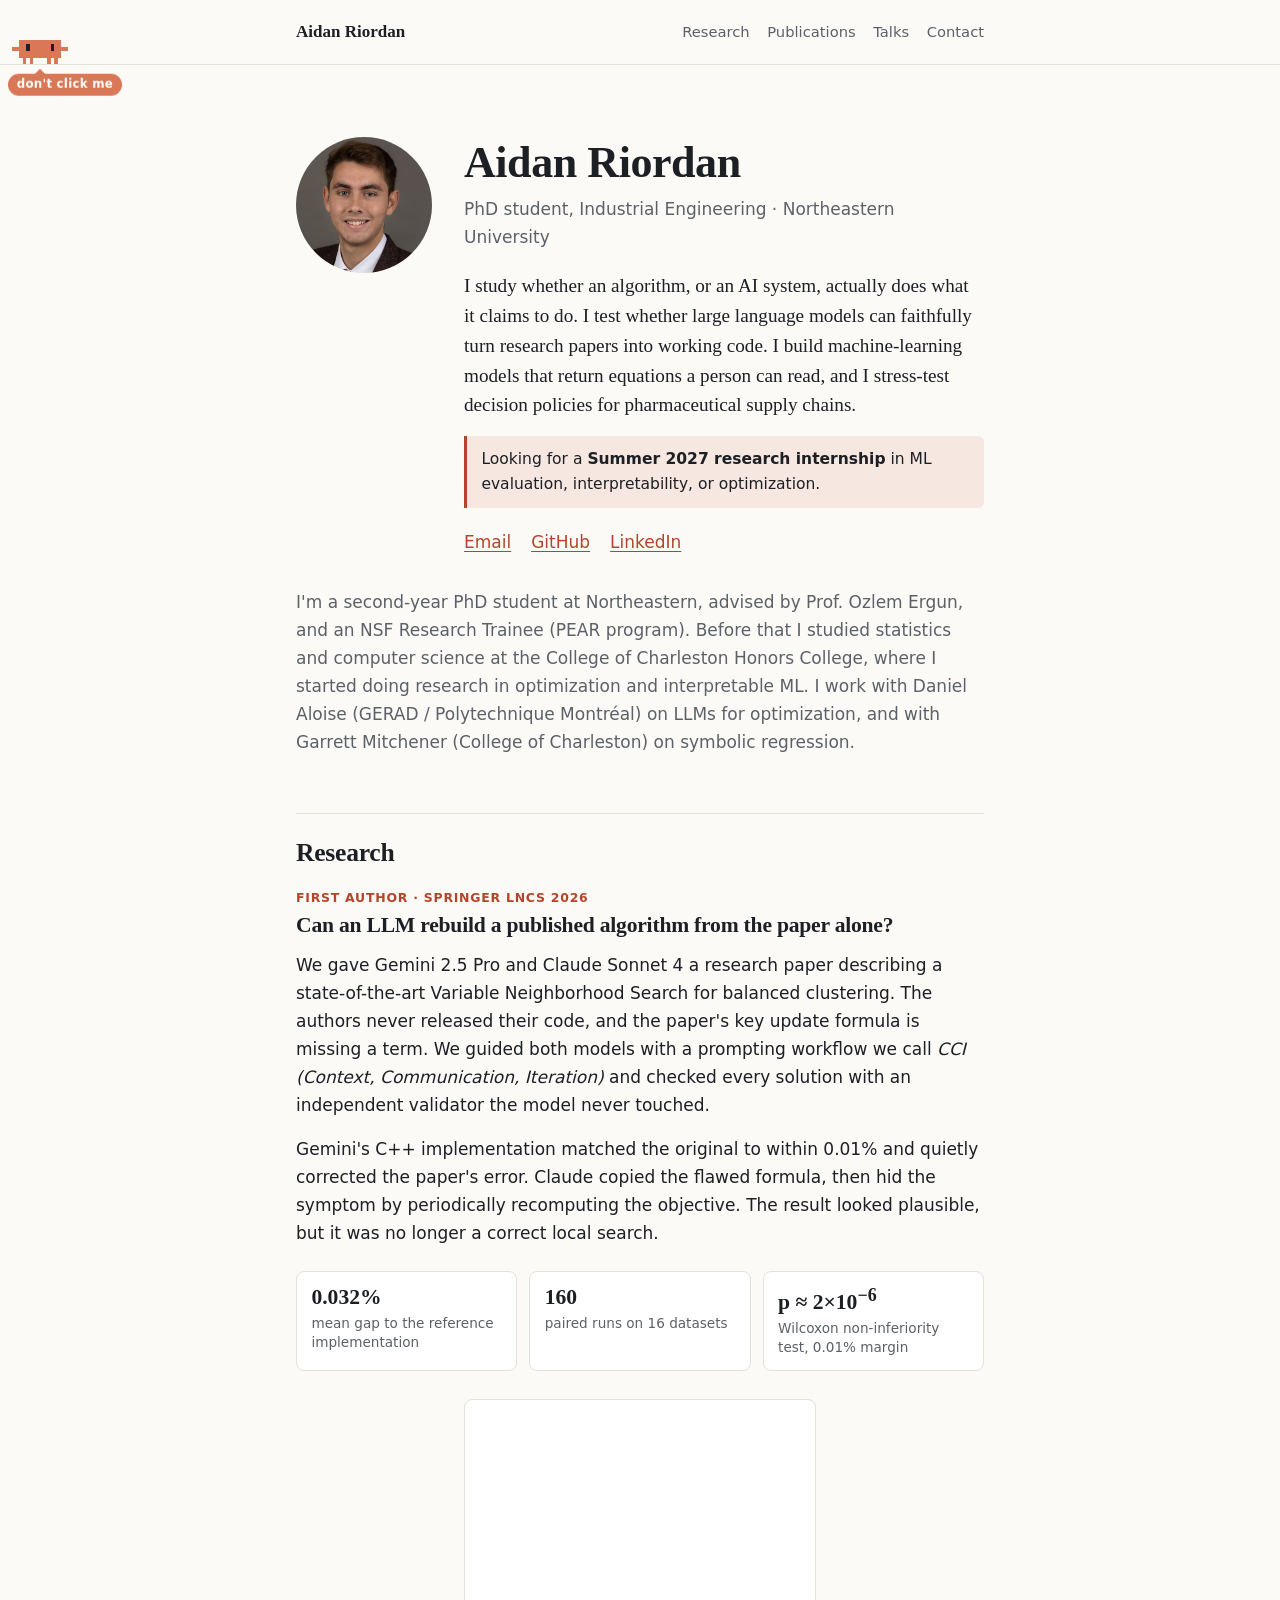
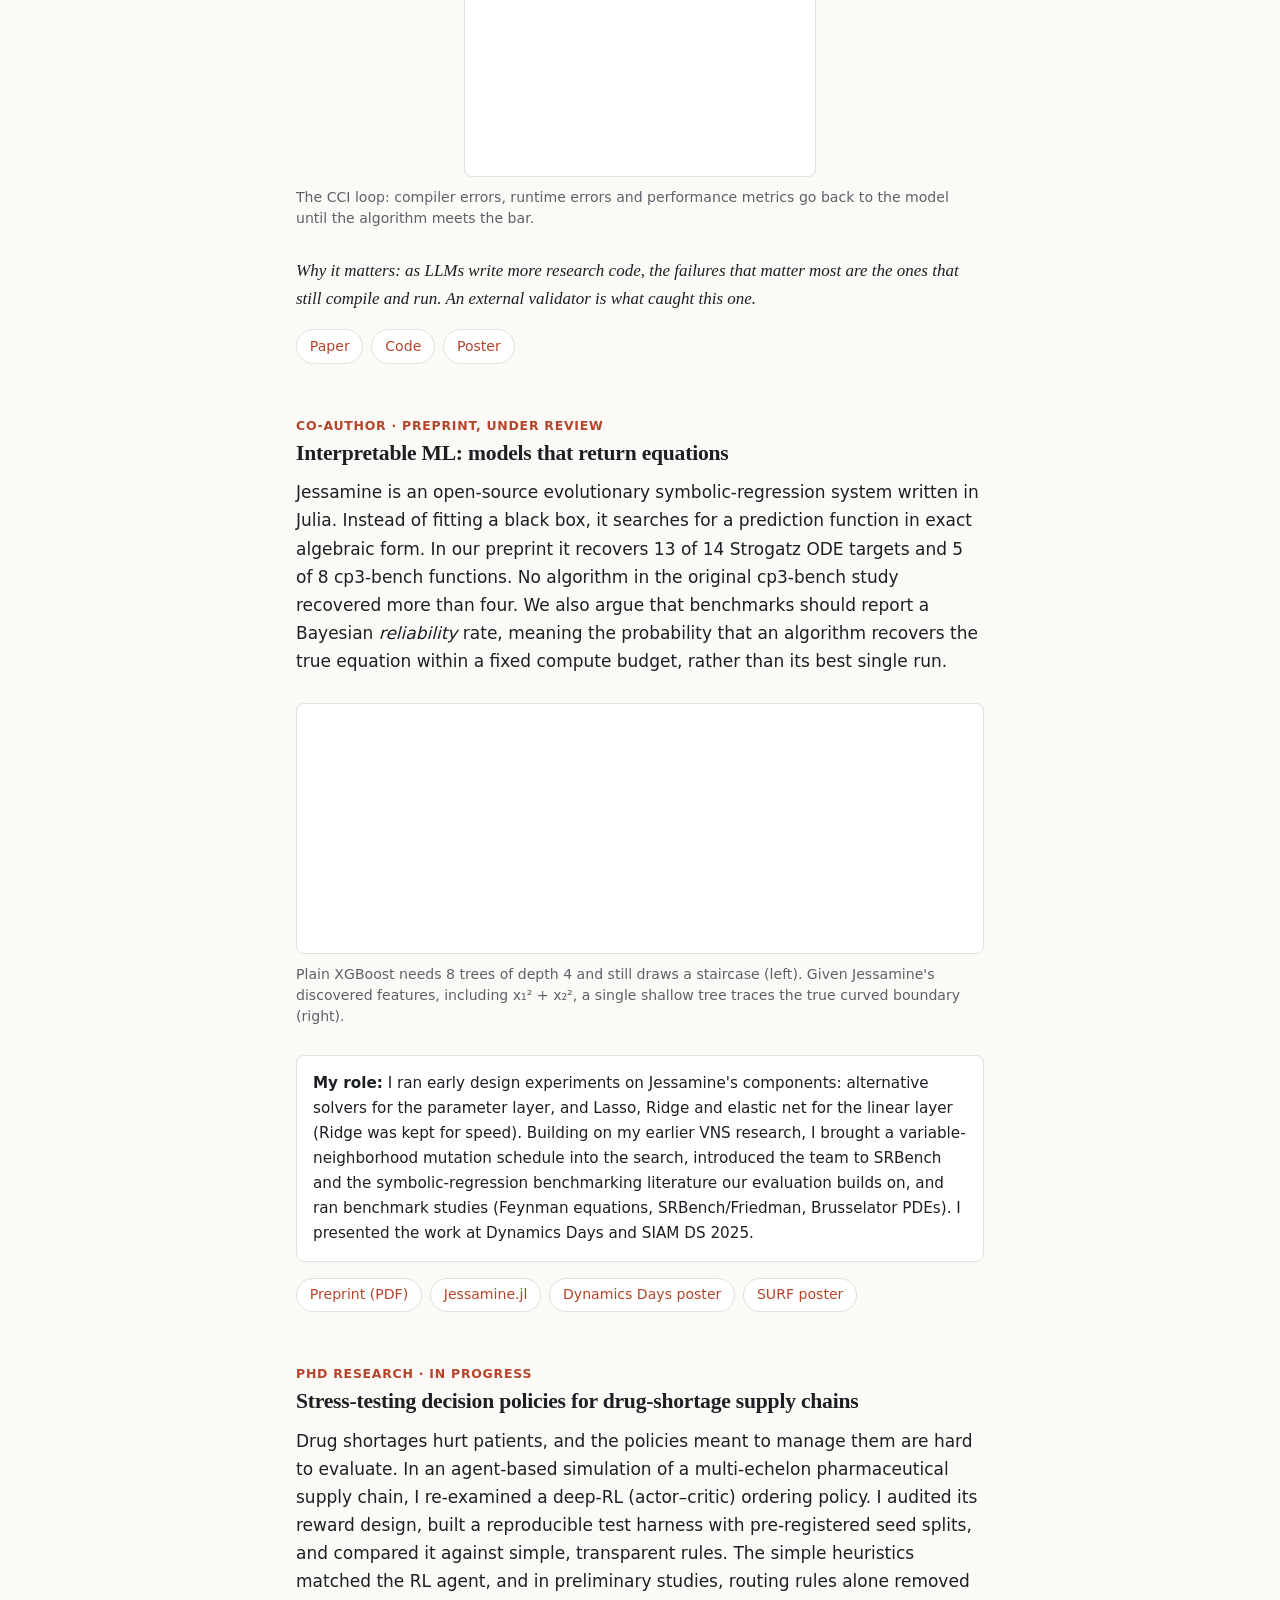
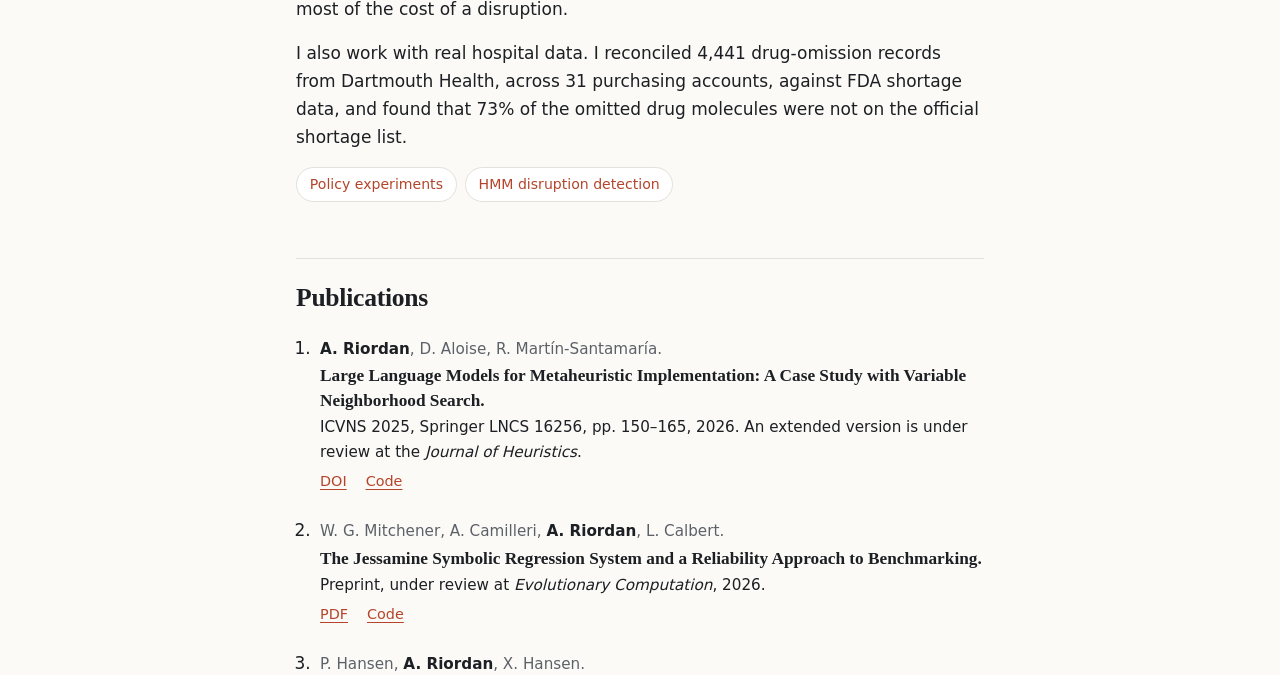
==== commit 873027c3: "Move the header critter onto the main site; /lab redirects home; update paper repo links Co-Authored" ====
--- a/lab/index.html
+++ b/lab/index.html
@@ -1,223 +1,5 @@
 <!doctype html>
-<html lang="en">
-<head>
-  <meta charset="utf-8">
-  <meta name="viewport" content="width=device-width, initial-scale=1">
-  <title>Aidan Riordan</title>
-  <meta name="description" content="Aidan Riordan, PhD student at Northeastern University. LLM evaluation, interpretable machine learning, and optimization.">
-  <meta property="og:title" content="Aidan Riordan">
-  <meta property="og:description" content="PhD student at Northeastern. Does an algorithm, or an AI system, actually do what it claims to?">
-  <meta property="og:type" content="website">
-  <meta property="og:url" content="https://riordanaa.github.io/lab/">
-  <link rel="icon" href="../assets/img/favicon.svg" type="image/svg+xml">
-  <link rel="preconnect" href="https://fonts.googleapis.com">
-  <link rel="preconnect" href="https://fonts.gstatic.com" crossorigin>
-  <link href="https://fonts.googleapis.com/css2?family=Inter:wght@400;500;600&family=Source+Serif+4:opsz,wght@8..60,400;8..60,600&display=swap" rel="stylesheet">
-  <link rel="stylesheet" href="../style.css">
-  <link rel="stylesheet" href="lab.css">
-</head>
-<body>
-  <a class="skip" href="#main">Skip to content</a>
-
-  <header class="topbar">
-    <nav class="wrap nav" aria-label="Sections">
-      <a class="brand" href="#top">Aidan Riordan</a>
-      <ul>
-        <li><a href="#research">Research</a></li>
-        <li><a href="#publications">Publications</a></li>
-        <li><a href="#talks">Talks</a></li>
-        <li><a href="#contact">Contact</a></li>
-      </ul>
-    </nav>
-    <div class="critter-lane">
-      <button id="critter" type="button" aria-label="Probe the model (click to inspect it)"></button>
-    </div>
-    <div id="critter-tag" aria-hidden="true">don't click me</div>
-    <div id="critter-pop" role="status" aria-live="polite" hidden></div>
-  </header>
-
-  <main id="main">
-    <section class="wrap hero" id="top">
-      <div class="portrait">
-        <img src="../assets/img/aidan.jpg" width="480" height="480" alt="Portrait of Aidan Riordan">
-      </div>
-      <div class="hero-text">
-        <h1>Aidan Riordan</h1>
-        <p class="role">PhD student, Industrial Engineering &middot; Northeastern University</p>
-        <p class="lead">
-          I study whether an algorithm, or an AI system, actually does what it claims to do. I test whether
-          large language models can faithfully turn research papers into working code. I build machine-learning
-          models that return equations a person can read, and I stress-test decision policies for pharmaceutical
-          supply chains.
-        </p>
-        <p class="seeking">Looking for a <strong>Summer 2027 research internship</strong> in ML evaluation,
-          interpretability, or optimization.</p>
-        <ul class="links">
-          <li><a href="mailto:riordan.a@northeastern.edu">Email</a></li>
-          <li><a href="https://github.com/riordanaa">GitHub</a></li>
-          <li><a href="https://www.linkedin.com/in/aidan-riordan">LinkedIn</a></li>
-        </ul>
-      </div>
-    </section>
-
-    <section class="wrap about">
-      <p>
-        I'm a second-year PhD student at Northeastern, advised by Prof. Ozlem Ergun, and an NSF Research
-        Trainee (PEAR program). Before that I studied statistics and computer science at the College of Charleston
-        Honors College, where I started doing research in optimization and interpretable ML. I work with Daniel Aloise
-        (GERAD / Polytechnique Montr&eacute;al) on LLMs for optimization, and with Garrett Mitchener (College of
-        Charleston) on symbolic regression.
-      </p>
-    </section>
-
-    <section class="wrap" id="research">
-      <h2>Research</h2>
-
-      <article class="project">
-        <p class="kicker">First author &middot; Springer LNCS 2026</p>
-        <h3>Can an LLM rebuild a published algorithm from the paper alone?</h3>
-        <p>
-          We gave Gemini 2.5 Pro and Claude Sonnet 4 a research paper describing a state-of-the-art Variable
-          Neighborhood Search for balanced clustering. The authors never released their code, and the paper's
-          key update formula is missing a term. We guided both models with a prompting workflow we call
-          <em>CCI (Context, Communication, Iteration)</em> and checked every solution with an independent
-          validator the model never touched.
-        </p>
-        <p>
-          Gemini's C++ implementation matched the original to within 0.01% and quietly corrected the paper's
-          error. Claude copied the flawed formula, then hid the symptom by periodically recomputing the
-          objective. The result looked plausible, but it was no longer a correct local search.
-        </p>
-        <dl class="stats">
-          <div><dt>0.032%</dt><dd>mean gap to the reference implementation</dd></div>
-          <div><dt>160</dt><dd>paired runs on 16 datasets</dd></div>
-          <div><dt>p&nbsp;&asymp;&nbsp;2&times;10<sup>&minus;6</sup></dt><dd>Wilcoxon non-inferiority test, 0.01% margin</dd></div>
-        </dl>
-        <figure class="fig-narrow">
-          <img src="../assets/img/cci-workflow.png" width="500" height="540" loading="lazy"
-               alt="Flowchart of the CCI workflow: context (prompt, paper, project skeleton) goes to LLM code generation, then a compile-and-run check and a performance check; failures loop back to the LLM as new context.">
-          <figcaption>The CCI loop: compiler errors, runtime errors and performance metrics go back to the model until the algorithm meets the bar.</figcaption>
-        </figure>
-        <p class="why">
-          Why it matters: as LLMs write more research code, the failures that matter most are the ones that
-          still compile and run. An external validator is what caught this one.
-        </p>
-        <ul class="pills">
-          <li><a href="https://doi.org/10.1007/978-3-032-19582-1_11">Paper</a></li>
-          <li><a href="https://github.com/riordanaa/LIMA-BVNS-Balanced-Sum-Square-Clustering---LLM-Implemented-VNS-LS">Code</a></li>
-          <li><a href="../assets/pdf/2025-optimization-days-llm-metaheuristic-poster.pdf">Poster</a></li>
-        </ul>
-      </article>
-
-      <article class="project">
-        <p class="kicker">Co-author &middot; Preprint, under review</p>
-        <h3>Interpretable ML: models that return equations</h3>
-        <p>
-          Jessamine is an open-source evolutionary symbolic-regression system written in Julia. Instead of fitting a black
-          box, it searches for a prediction function in exact algebraic form. In our preprint it recovers 13 of 14
-          Strogatz ODE targets and 5 of 8 cp3-bench functions. No algorithm in the original cp3-bench study recovered
-          more than four. We also argue that benchmarks should report a Bayesian <em>reliability</em> rate, meaning
-          the probability that an algorithm recovers the true equation within a fixed compute budget, rather than
-          its best single run.
-        </p>
-        <figure>
-          <img src="../assets/img/xgboost-vs-jessamine.webp" width="1600" height="582" loading="lazy"
-               alt="Two decision-boundary plots. Left: plain XGBoost draws a jagged, staircase-shaped boundary. Right: XGBoost on Jessamine features follows the true curved boundary, a circle with one quarter cut out.">
-          <figcaption>Plain XGBoost needs 8 trees of depth 4 and still draws a staircase (left). Given Jessamine's discovered features, including x&#8321;&sup2;&nbsp;+&nbsp;x&#8322;&sup2;, a single shallow tree traces the true curved boundary (right).</figcaption>
-        </figure>
-        <p class="role-note">
-          <strong>My role:</strong> I ran early design experiments on Jessamine's components: alternative
-          solvers for the parameter layer, and Lasso, Ridge and elastic net for the linear layer (Ridge was
-          kept for speed). Building on my earlier VNS research, I brought a variable-neighborhood mutation
-          schedule into the search, introduced the team to SRBench and the symbolic-regression benchmarking
-          literature our evaluation builds on, and ran benchmark studies (Feynman equations,
-          SRBench/Friedman, Brusselator PDEs). I presented the work at Dynamics Days and SIAM DS 2025.
-        </p>
-        <ul class="pills">
-          <li><a href="../assets/pdf/jessamine-symbolic-regression-reliability-preprint.pdf">Preprint (PDF)</a></li>
-          <li><a href="https://github.com/wgm-applied-math/Jessamine.jl">Jessamine.jl</a></li>
-          <li><a href="../assets/pdf/2025-dynamics-days-evolutionary-diffeq-poster.pdf">Dynamics Days poster</a></li>
-          <li><a href="../assets/pdf/2024-surf-interpretable-ml-jessamine-poster.pdf">SURF poster</a></li>
-        </ul>
-      </article>
-
-      <article class="project">
-        <p class="kicker">PhD research &middot; In progress</p>
-        <h3>Stress-testing decision policies for drug-shortage supply chains</h3>
-        <p>
-          Drug shortages hurt patients, and the policies meant to manage them are hard to evaluate. In an
-          agent-based simulation of a multi-echelon pharmaceutical supply chain, I re-examined a deep-RL
-          (actor&ndash;critic) ordering policy. I audited its reward design, built a reproducible test harness
-          with pre-registered seed splits, and compared it against simple, transparent rules. The simple
-          heuristics matched the RL agent, and in preliminary studies, routing rules alone removed most of the
-          cost of a disruption.
-        </p>
-        <p>
-          I also work with real hospital data. I reconciled 4,441 drug-omission records from Dartmouth Health,
-          across 31 purchasing accounts, against FDA shortage data, and found that 73% of the omitted drug
-          molecules were not on the official shortage list.
-        </p>
-        <ul class="pills">
-          <li><a href="https://github.com/riordanaa/PSC-Policy-Experiments">Policy experiments</a></li>
-          <li><a href="https://github.com/riordanaa/supply-chain-hmm">HMM disruption detection</a></li>
-        </ul>
-      </article>
-    </section>
-
-    <section class="wrap" id="publications">
-      <h2>Publications</h2>
-      <ol class="pubs">
-        <li>
-          <span class="authors"><b>A. Riordan</b>, D. Aloise, R. Mart&iacute;n-Santamar&iacute;a.</span>
-          <span class="title">Large Language Models for Metaheuristic Implementation: A Case Study with Variable Neighborhood Search.</span>
-          <span class="venue">ICVNS 2025, Springer LNCS 16256, pp. 150&ndash;165, 2026. An extended version is under review at the <i>Journal of Heuristics</i>.</span>
-          <span class="plinks"><a href="https://doi.org/10.1007/978-3-032-19582-1_11">DOI</a> <a href="https://github.com/riordanaa/LIMA-BVNS-Balanced-Sum-Square-Clustering---LLM-Implemented-VNS-LS">Code</a></span>
-        </li>
-        <li>
-          <span class="authors">W. G. Mitchener, A. Camilleri, <b>A. Riordan</b>, L. Calbert.</span>
-          <span class="title">The Jessamine Symbolic Regression System and a Reliability Approach to Benchmarking.</span>
-          <span class="venue">Preprint, under review at <i>Evolutionary Computation</i>, 2026.</span>
-          <span class="plinks"><a href="../assets/pdf/jessamine-symbolic-regression-reliability-preprint.pdf">PDF</a> <a href="https://github.com/wgm-applied-math/Jessamine.jl">Code</a></span>
-        </li>
-        <li>
-          <span class="authors">P. Hansen, <b>A. Riordan</b>, X. Hansen.</span>
-          <span class="title">Interpretability, Adaptability and Scalability of Variable Neighborhood Search.</span>
-          <span class="venue">15th Metaheuristics International Conference (MIC 2024), Springer LNCS 14753, pp. 316&ndash;330, 2024.</span>
-          <span class="plinks"><a href="https://doi.org/10.1007/978-3-031-62912-9_30">DOI</a></span>
-        </li>
-      </ol>
-    </section>
-
-    <section class="wrap" id="talks">
-      <h2>Talks &amp; posters</h2>
-      <ul class="timeline">
-        <li><span class="yr">2025</span><span>SIAM Conference on Applications of Dynamical Systems: symbolic regression for dynamical systems</span></li>
-        <li><span class="yr">2025</span><span>Dynamics Days US: <a href="../assets/pdf/2025-dynamics-days-evolutionary-diffeq-poster.pdf">Evolutionary algorithm for inferring differential equations</a> (with W. G. Mitchener)</span></li>
-        <li><span class="yr">2025</span><span>Optimization Days, Montr&eacute;al, and NSF NRT poster session, Northeastern: <a href="../assets/pdf/2025-optimization-days-llm-metaheuristic-poster.pdf">Why Can Large Language Models Optimize?</a></span></li>
-        <li><span class="yr">2024</span><span>15th Metaheuristics International Conference, Lorient, France: Interpretability, Adaptability and Scalability of VNS</span></li>
-        <li><span class="yr">2024</span><span>College of Charleston SURF: <a href="../assets/pdf/2024-surf-interpretable-ml-jessamine-poster.pdf">An interpretable machine learning method in symbolic regression</a></span></li>
-      </ul>
-
-      <h2 class="h2-sub">Honors &amp; activities</h2>
-      <ul class="timeline">
-        <li><span class="yr">2025&ndash;</span><span>NSF Research Trainee (NRT), Northeastern University</span></li>
-        <li><span class="yr">Undergrad</span><span>Three undergraduate summer research grants ($25k total), including one as co-PI</span></li>
-        <li><span class="yr">2024</span><span>3rd of 30 teams, UofSC National Big Data Health Science Competition (EEG sleep-stage classification)</span></li>
-        <li><span class="yr">Undergrad</span><span>President, Data Science Club, College of Charleston</span></li>
-      </ul>
-    </section>
-
-    <section class="wrap contact" id="contact">
-      <h2>Contact</h2>
-      <p>The fastest way to reach me is <a href="mailto:riordan.a@northeastern.edu">riordan.a@northeastern.edu</a>.
-        I'm happy to talk about internships, collaborations, or any of the work above.</p>
-    </section>
-  </main>
-
-  <footer class="wrap footer">
-    <p>&copy; 2026 Aidan Riordan &middot; Last updated October 2026</p>
-    <p class="fanart">The header critter is fan art of the Claude Code mascot. Not affiliated with Anthropic. <a href="../">Plain version of this site</a>.</p>
-  </footer>
-  <script src="lab.js" defer></script>
-</body>
-</html>
+<html lang="en"><head><meta charset="utf-8"><title>Aidan Riordan</title>
+<meta http-equiv="refresh" content="0; url=../">
+<link rel="canonical" href="https://riordanaa.github.io/"></head>
+<body><p>Moved to <a href="../">riordanaa.github.io</a>.</p></body></html>
